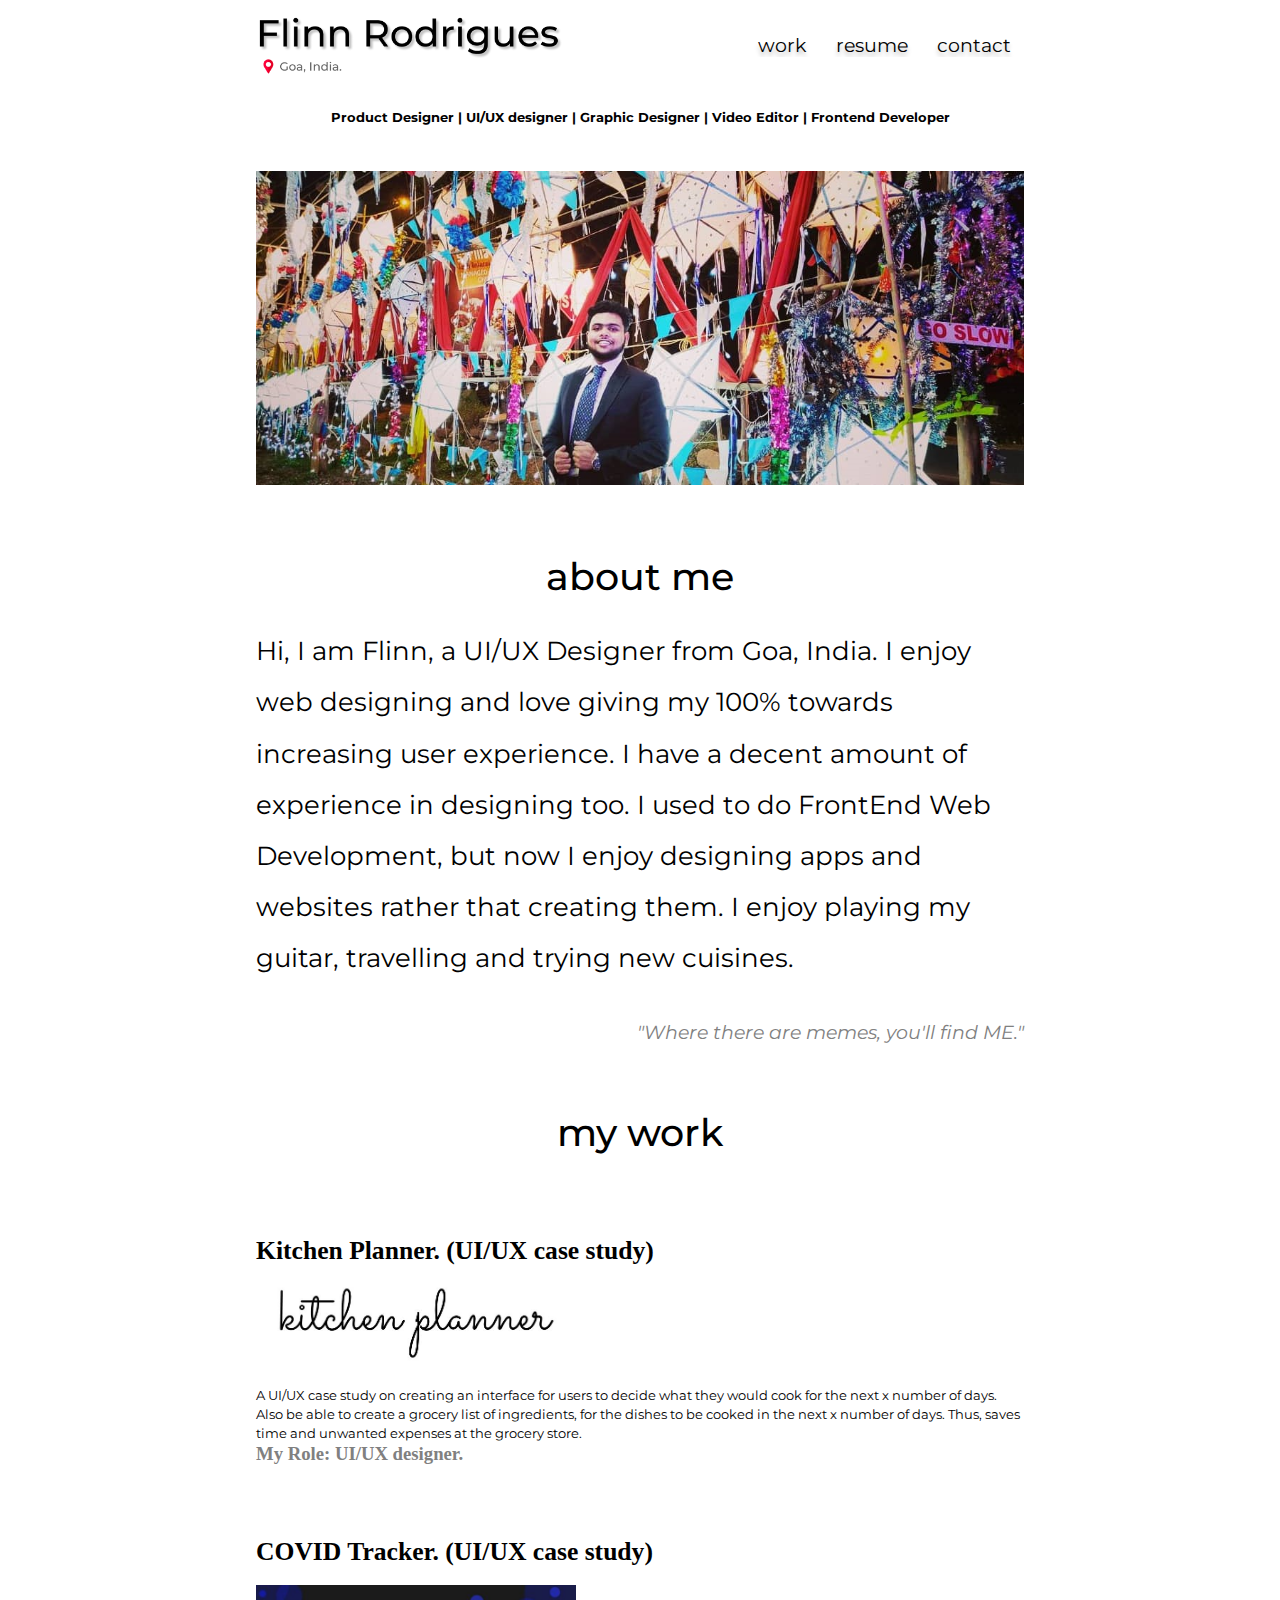
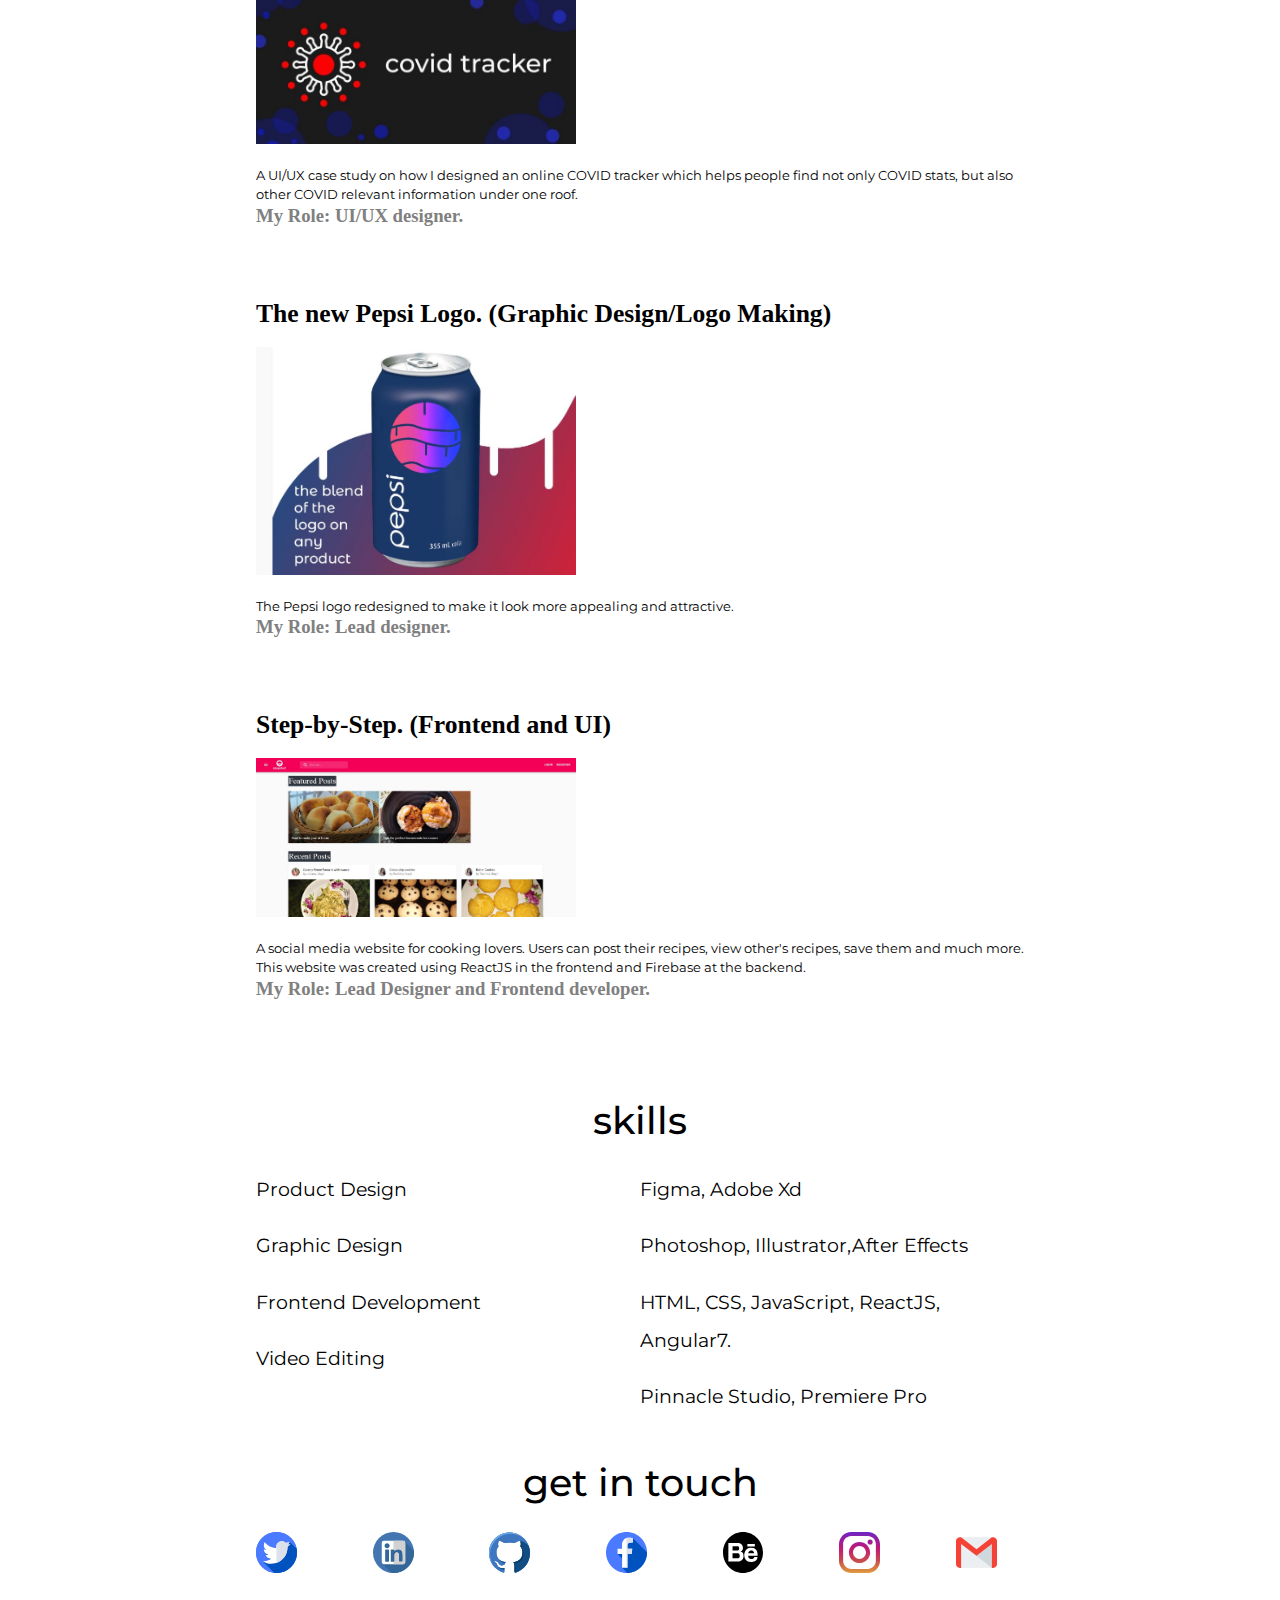
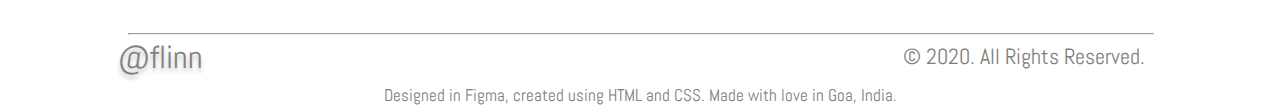
==== main.html @ 8f8f2f9a "first commit" ====
<!DOCTYPE html>
<html lang="en">
<head>
    <meta charset="UTF-8">
    <meta name="viewport" content="width=device-width, initial-scale=1.0">
    <link rel="stylesheet" href="style.css" class="style">
    <title>Document</title>
</head>
<body>

    <header>
        <img class="logo" src="logo.png"></img>
        <ul>
            <li><a href="#work">work</a></li>
            <li><a target="_blank"
                href="https://drive.google.com/file/d/1mxRsBhBr81pNVXTiByMoumTq31bgq6cx/view?usp=sharing">resume</a></li>
            <li><a href="#contact">contact</a></li>
          </ul>
    </header>

    <br>
    <div class="roles">
        <p>Product Designer | 
        UI/UX designer | 
        Graphic Designer | 
        Video Editor | 
        Frontend Developer</p> 
    </div><br>

    <div class="photo">
        <img src="hero.jpg"></img>
    </div>

    <div class="about">
        <h1>about me</h1>
        <p>
            Hi, I am Flinn, a UI/UX Designer from Goa, 
            India. I enjoy web designing and love giving my 100% 
            towards increasing user experience. I have a decent 
            amount of experience in designing too. I used to do 
            FrontEnd Web Development, but now I enjoy designing apps
            and websites rather that creating them. I enjoy 
            playing my guitar, travelling and trying new cuisines.
        </p>
        <p>
            <i>"Where there are memes, you'll find ME."</i>
        </p>
    </div><br><br>

    <div class="myWork" id="work">
        <h1>my work</h1>
        <br><br><br>        

        <div class="work work4"><a href="https://flinn100.medium.com/problem-statement-c6c20e86cd1d" target="_blank">
            <h2>Kitchen Planner. (UI/UX case study)</h2><br>
            <img src="logoKitchen.JPG" alt=""><br><br>
            <p>A UI/UX case study on creating an interface for users to decide what they would cook for the 
                next x number of days. Also be able to create a grocery list of ingredients, for the dishes 
                to be cooked in the next x number of days. Thus, saves time and unwanted expenses at the grocery store.
            </p>
            <h3>My Role: UI/UX designer.</h3>
        </a></div><br><br><br><br>

        <div class="work work3"><a href="https://flinn100.medium.com/case-study-covid-tracker-e3ed680f01a7" target="_blank">
            <h2>COVID Tracker. (UI/UX case study)</h2><br>
            <img src="logoCOVID.JPG" alt=""><br><br>
            <p>A UI/UX case study on how I designed an online COVID tracker which helps people find not only COVID stats, 
                but also other COVID relevant information under one roof.
            </p>
            <h3>My Role: UI/UX designer.</h3>
        </a></div><br><br><br><br>

        <div class="work work2"><a href="https://www.behance.net/gallery/105030335/New-Pepsi-Logo" target="_blank">
            <h2>The new Pepsi Logo. (Graphic Design/Logo Making)</h2><br>
            <img src="logoPepsi.JPG" alt=""><br><br>
            <p>The Pepsi logo redesigned to make it look more appealing and attractive.
            </p>
            <h3>My Role: Lead designer.</h3>
        </a></div><br><br><br><br>

        <div class="work work1"><a href="https://stepchef.netlify.app/" target="_blank">
            <h2>Step-by-Step. (Frontend and UI)</h2><br>
            <img src="logoSBS.JPG" alt=""><br><br>
            <p>A social media website for cooking lovers. Users can post their recipes, view other's recipes, 
                save them and much more. This website was created using ReactJS in the frontend and Firebase at 
                the backend.
            </p>
            <h3>My Role: Lead Designer and Frontend developer.</h3>
        </a></div><br><br><br><br>
    </div>
    <div class="viewall">view all</div>

    <h1>skills</h1>
    <div class="skills">
        <div class="left">

            <p>Product Design</p><br>
            <p>Graphic Design</p><br>
            <p>Frontend Development</p><br>
            <p>Video Editing</p><br>
        </div>

        <div class="right">
            <p>Figma, Adobe Xd</p><br>
            <p>Photoshop, Illustrator,After Effects</p><br>
            <p>HTML, CSS, JavaScript, ReactJS, Angular7.</p><br>
            <p>Pinnacle Studio, Premiere Pro</p><br>
        </div>
    </div>

    <div class="conact" id="contact">
        <h1>get in touch</h1>
        <div class="icons">
            <a href="https://twitter.com/RodriguesFlinn" target="_blank"><img class="twitter" src="twitter.svg" ></a>
            <a href="https://www.linkedin.com/in/flinn-rodrigues-3b9b56129/?originalSubdomain=in" target="_blank"><img class="linkedin" src="linkedin.svg" ></a>
            <a href="https://github.com/Flinn-Rodrigues" target="_blank"><img class="github" src="github.svg" ></a>
            <a href="https://www.facebook.com/flinn.rodrigues/" target="_blank"><img class="facebook" src="facebook.svg" ></a>
            <a href="https://www.behance.net/flinnrodrigues" target="_blank"><img class="behance" src="behance-logo.svg" ></a>
            <a href="https://www.instagram.com/fly_inn_/" target="_blank"><img class="instagram" src="instagram.svg" ></a>
            <a href="mailto:flinn100@gmail.com" target="_blank"><img class="email" src="gmail.svg" ></a>
        </div>
    </div>

    <br>
    <hr>

    <div class="footer">
        <div class="upper">
            <h1>@flinn</h1>
            <p class="rights">© 2020. All Rights Reserved.</p>
        </div>
        <div class="lower">
            <p>Designed in Figma, created using HTML and CSS. Made with love in Goa, India.</p>
        </div>
    </div>
</body>



</html>
---- style.css ----
/* imports */
@import url('https://fonts.googleapis.com/css2?family=Montserrat&display=swap');
@import url('https://fonts.googleapis.com/css2?family=Montserrat:wght@400;500&display=swap');
@import url('https://fonts.googleapis.com/css2?family=Abel&display=swap');

/* universal css */
html {
    scroll-behavior: smooth;
}
*{
    margin: 0;
    transition: all 0.5s ease 0s;
    padding: 0;
}
h1{
    font-family: 'Montserrat', sans-serif;
    font-weight: 500;
    font-size: 3vw;
    text-align: center;
    margin: 2% 0;
}
h2{
    color: #000000;
    font-size: 2vw;
}
a{
    text-decoration: none;
}
p{
    margin: 0 20%;
    font-family: 'Montserrat', sans-serif;
    font-weight: normal;
    font-size: 2vw;
    line-height: 200%;
}
h3{
    color: grey;
}
hr{
    width: 80%;
    margin: 3% 10% 0 10%;
}

/* header */

header{
    margin: 10px 20% 10px 20%;
    display: flex;
    justify-content: space-between;
    align-items: center;
}
header .logo {
    width: 40%;
    height: auto;
    cursor: pointer;
}
header ul {
    list-style: none;
    margin: 0;
    padding: 0;
    overflow: hidden;
}
header ul li{
    display: inline-block;
}
header ul li a {
    color: #000000;
    text-shadow: 0px 4px 4px rgba(0, 0, 0, 0.25);
    font-family: 'Montserrat', sans-serif;
    font-size: 1.5vw;
    text-decoration: none;
    padding:  1vw;
}
header ul li a:hover {
    color: #0088a9;
}

/* roles */

.roles p{
    font-family: 'Montserrat', sans-serif;
    font-weight: bolder;
    font-size: 1vw;
    line-height: 150%;
    text-align: center
}

/* hero photo */

.photo{
    margin: 2% 20%;
}

.photo img {
    width: 100%;
    height: auto;
}

/* about */

.about {
    width: 100%;
    margin: 5% 0;
}
.about p i{
    color: grey;
    float: right;
    margin-top: 3%;
    font-size: 1.5vw;
}

/* my work */

.myWork .work{
    text-decoration: none;
    margin: 0 20%;
}

.myWork img {
    height: auto;
    width: 25vw;
}
.myWork p{
    margin: 0;
    font-family: 'Montserrat', sans-serif;
    font-weight: normal;
    font-size: 1vw;
    line-height: 150%;
    color: #000000;
    text-decoration: none;
}
.viewall{
    padding: 1% 0;
    font-family: 'Montserrat', sans-serif;
    margin: 0 auto;
    text-align: center;
    border: none;
    border-radius: 20px;
    cursor: pointer;
    background-color: #7624BE;
    color: white;
    width: 120px;
    display: none;
}

/* skills */

.skills{
    margin: 0 20%;
    display: grid;
    grid-template-columns: 50% 50%;
    
}
.skills .a{
    display: inline-block;
    vertical-align: middle;
}
.skills p {
    margin: 0%;
    font-size: 1.5vw;
}

/* get in touch */

.icons{
    display: inline-block;
    margin: 0 0 0 20%;;
}
.icons img{
    width: 4%;
    height: auto;
    margin-right: 7%;
}

/* footer */

.footer .upper {
    color: grey;
    display: grid;
    grid-template-columns: 50% 50%;
    grid-row: 50px 50px;
    align-items: center;
}
.footer .upper h1 {
    font-family: 'Abel', sans-serif;
    text-shadow: 0px 4px 4px rgba(0, 0, 0, 0.25);
    margin: 0 50% 0 0;
    font-size: 2.5vw;
    grid-column: 1/2;
}
.footer .upper .rights{
    font-family: 'Abel', sans-serif;
    text-align: center;
    font-size: 1.7vw;
    grid-column: 2/3;
    float: right;
    margin: 0 0 0 20%;
}
.footer .lower {
    color: grey;
    margin: 0;
}
.footer .lower p{
    font-family: 'Abel', sans-serif;
    font-size: 1.3vw;
    text-align: center;
    padding: 0;
}
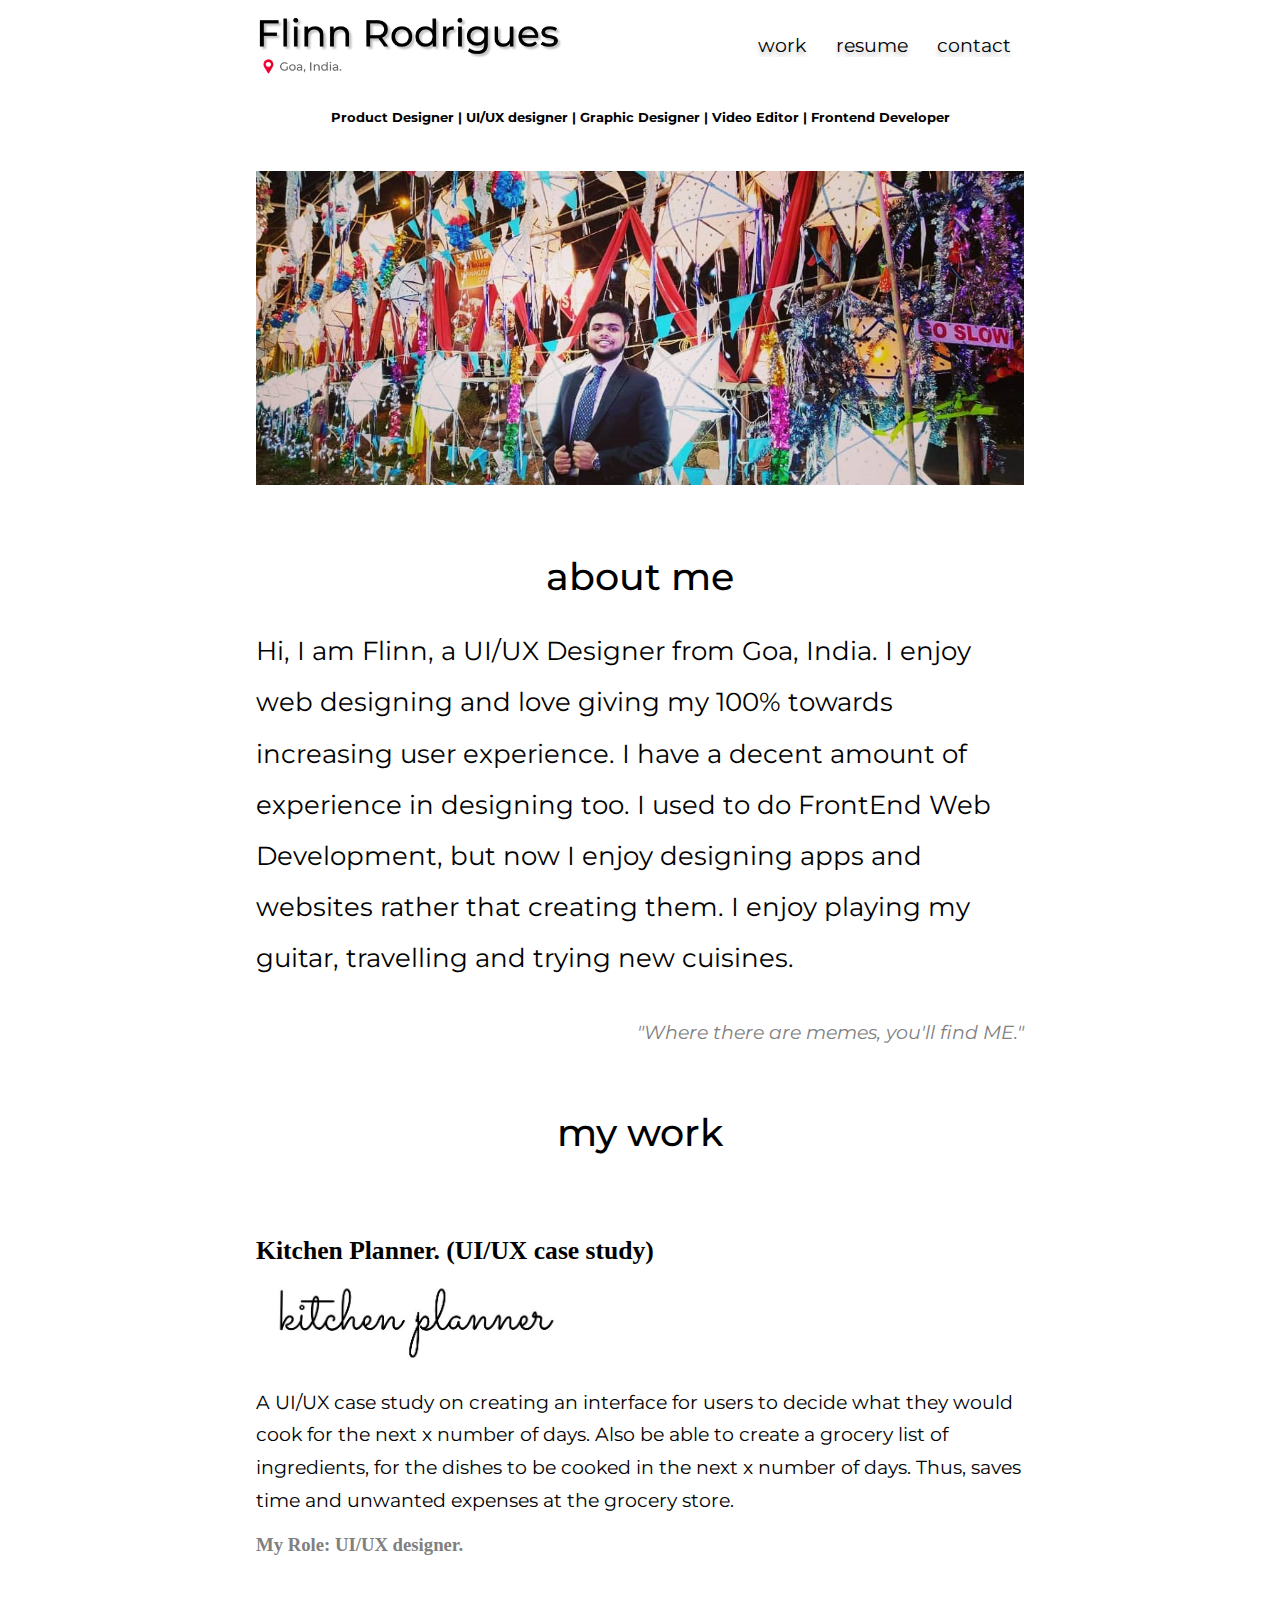
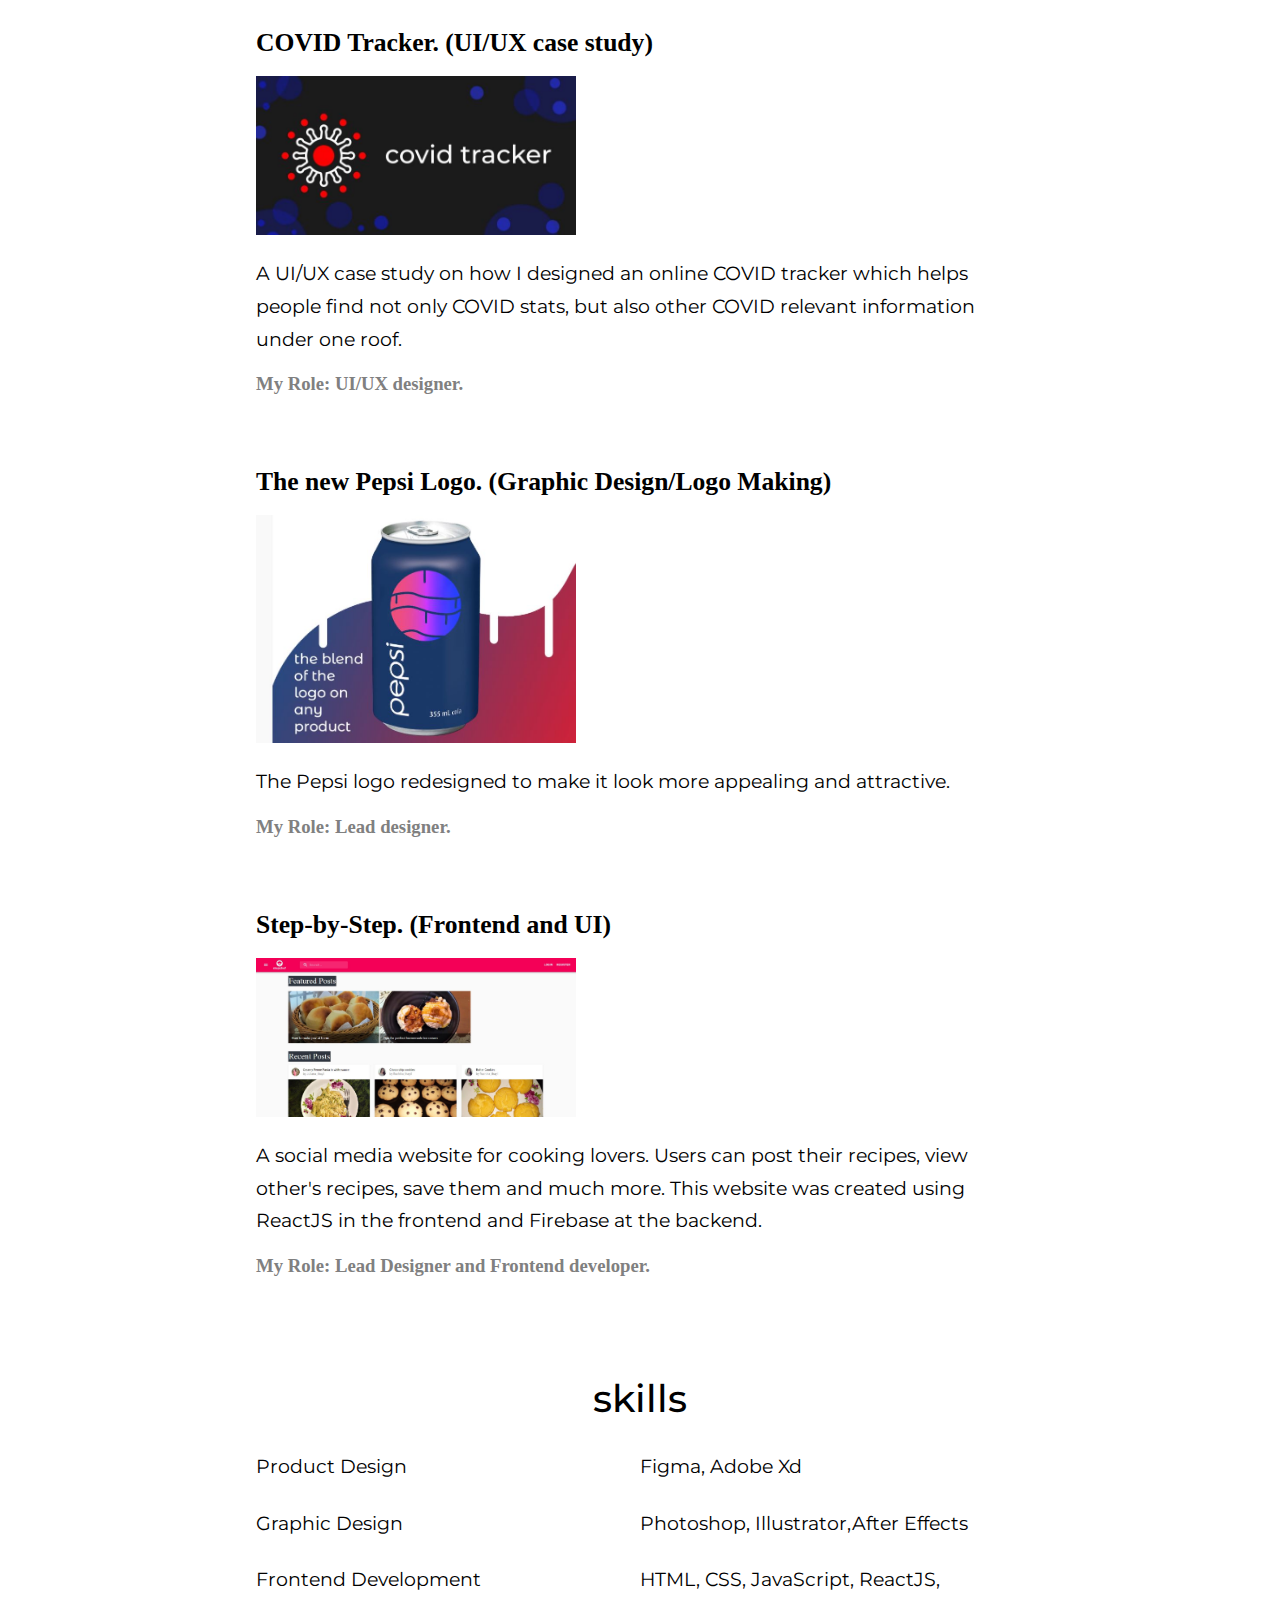
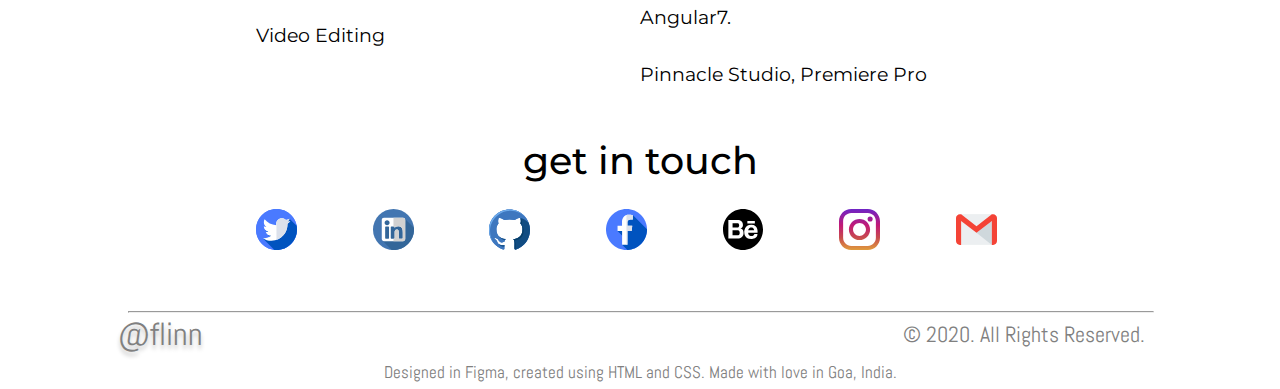
==== commit de0424e6: "first changes" ====
--- a/main.html
+++ b/main.html
@@ -9,7 +9,7 @@
 <body>
 
     <header>
-        <img class="logo" src="logo.png"></img>
+        <img class="logo" src="assets/logo.png"></img>
         <ul>
             <li><a href="#work">work</a></li>
             <li><a target="_blank"
@@ -28,7 +28,7 @@
     </div><br>
 
     <div class="photo">
-        <img src="hero.jpg"></img>
+        <img src="assets/hero.jpg"></img>
     </div>
 
     <div class="about">
@@ -53,38 +53,38 @@
 
         <div class="work work4"><a href="https://flinn100.medium.com/problem-statement-c6c20e86cd1d" target="_blank">
             <h2>Kitchen Planner. (UI/UX case study)</h2><br>
-            <img src="logoKitchen.JPG" alt=""><br><br>
+            <img src="assets/logoKitchen.JPG" alt=""><br><br>
             <p>A UI/UX case study on creating an interface for users to decide what they would cook for the 
                 next x number of days. Also be able to create a grocery list of ingredients, for the dishes 
                 to be cooked in the next x number of days. Thus, saves time and unwanted expenses at the grocery store.
-            </p>
+            </p><br>
             <h3>My Role: UI/UX designer.</h3>
         </a></div><br><br><br><br>
 
         <div class="work work3"><a href="https://flinn100.medium.com/case-study-covid-tracker-e3ed680f01a7" target="_blank">
             <h2>COVID Tracker. (UI/UX case study)</h2><br>
-            <img src="logoCOVID.JPG" alt=""><br><br>
+            <img src="assets/logoCOVID.JPG" alt=""><br><br>
             <p>A UI/UX case study on how I designed an online COVID tracker which helps people find not only COVID stats, 
                 but also other COVID relevant information under one roof.
-            </p>
+            </p><br>
             <h3>My Role: UI/UX designer.</h3>
         </a></div><br><br><br><br>
 
         <div class="work work2"><a href="https://www.behance.net/gallery/105030335/New-Pepsi-Logo" target="_blank">
             <h2>The new Pepsi Logo. (Graphic Design/Logo Making)</h2><br>
-            <img src="logoPepsi.JPG" alt=""><br><br>
+            <img src="assets/logoPepsi.JPG" alt=""><br><br>
             <p>The Pepsi logo redesigned to make it look more appealing and attractive.
-            </p>
+            </p><br>
             <h3>My Role: Lead designer.</h3>
         </a></div><br><br><br><br>
 
         <div class="work work1"><a href="https://stepchef.netlify.app/" target="_blank">
             <h2>Step-by-Step. (Frontend and UI)</h2><br>
-            <img src="logoSBS.JPG" alt=""><br><br>
+            <img src="assets/logoSBS.JPG" alt=""><br><br>
             <p>A social media website for cooking lovers. Users can post their recipes, view other's recipes, 
                 save them and much more. This website was created using ReactJS in the frontend and Firebase at 
                 the backend.
-            </p>
+            </p><br>
             <h3>My Role: Lead Designer and Frontend developer.</h3>
         </a></div><br><br><br><br>
     </div>
@@ -111,13 +111,13 @@
     <div class="conact" id="contact">
         <h1>get in touch</h1>
         <div class="icons">
-            <a href="https://twitter.com/RodriguesFlinn" target="_blank"><img class="twitter" src="twitter.svg" ></a>
-            <a href="https://www.linkedin.com/in/flinn-rodrigues-3b9b56129/?originalSubdomain=in" target="_blank"><img class="linkedin" src="linkedin.svg" ></a>
-            <a href="https://github.com/Flinn-Rodrigues" target="_blank"><img class="github" src="github.svg" ></a>
-            <a href="https://www.facebook.com/flinn.rodrigues/" target="_blank"><img class="facebook" src="facebook.svg" ></a>
-            <a href="https://www.behance.net/flinnrodrigues" target="_blank"><img class="behance" src="behance-logo.svg" ></a>
-            <a href="https://www.instagram.com/fly_inn_/" target="_blank"><img class="instagram" src="instagram.svg" ></a>
-            <a href="mailto:flinn100@gmail.com" target="_blank"><img class="email" src="gmail.svg" ></a>
+            <a href="https://twitter.com/RodriguesFlinn" target="_blank"><img class="twitter" src="assets/twitter.svg" ></a>
+            <a href="https://www.linkedin.com/in/flinn-rodrigues-3b9b56129/?originalSubdomain=in" target="_blank"><img class="linkedin" src="assets/linkedin.svg" ></a>
+            <a href="https://github.com/Flinn-Rodrigues" target="_blank"><img class="github" src="assets/github.svg" ></a>
+            <a href="https://www.facebook.com/flinn.rodrigues/" target="_blank"><img class="facebook" src="assets/facebook.svg" ></a>
+            <a href="https://www.behance.net/flinnrodrigues" target="_blank"><img class="behance" src="assets/behance-logo.svg" ></a>
+            <a href="https://www.instagram.com/fly_inn_/" target="_blank"><img class="instagram" src="assets/instagram.svg" ></a>
+            <a href="mailto:flinn100@gmail.com" target="_blank"><img class="email" src="assets/gmail.svg" ></a>
         </div>
     </div>
 
--- a/style.css
+++ b/style.css
@@ -124,8 +124,8 @@
     margin: 0;
     font-family: 'Montserrat', sans-serif;
     font-weight: normal;
-    font-size: 1vw;
-    line-height: 150%;
+    font-size: 1.5vw;
+    line-height: 170%;
     color: #000000;
     text-decoration: none;
 }
